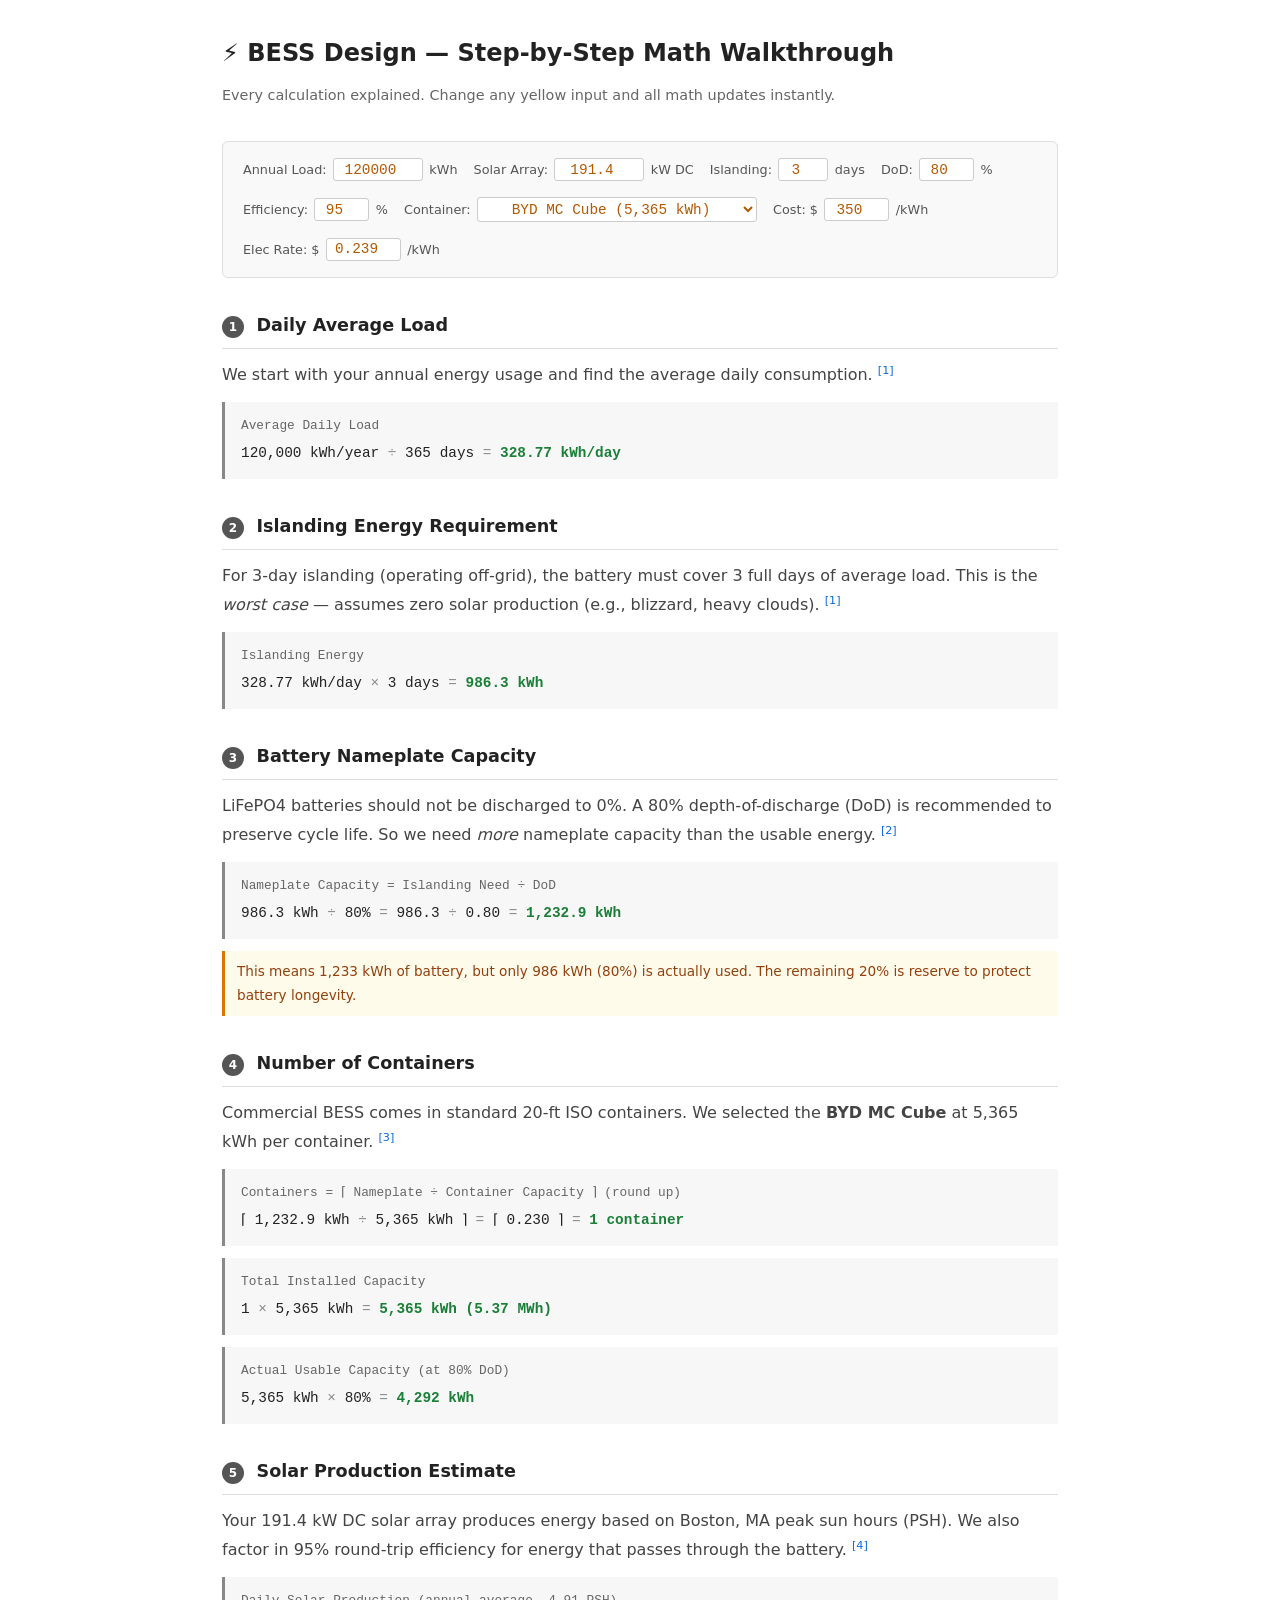
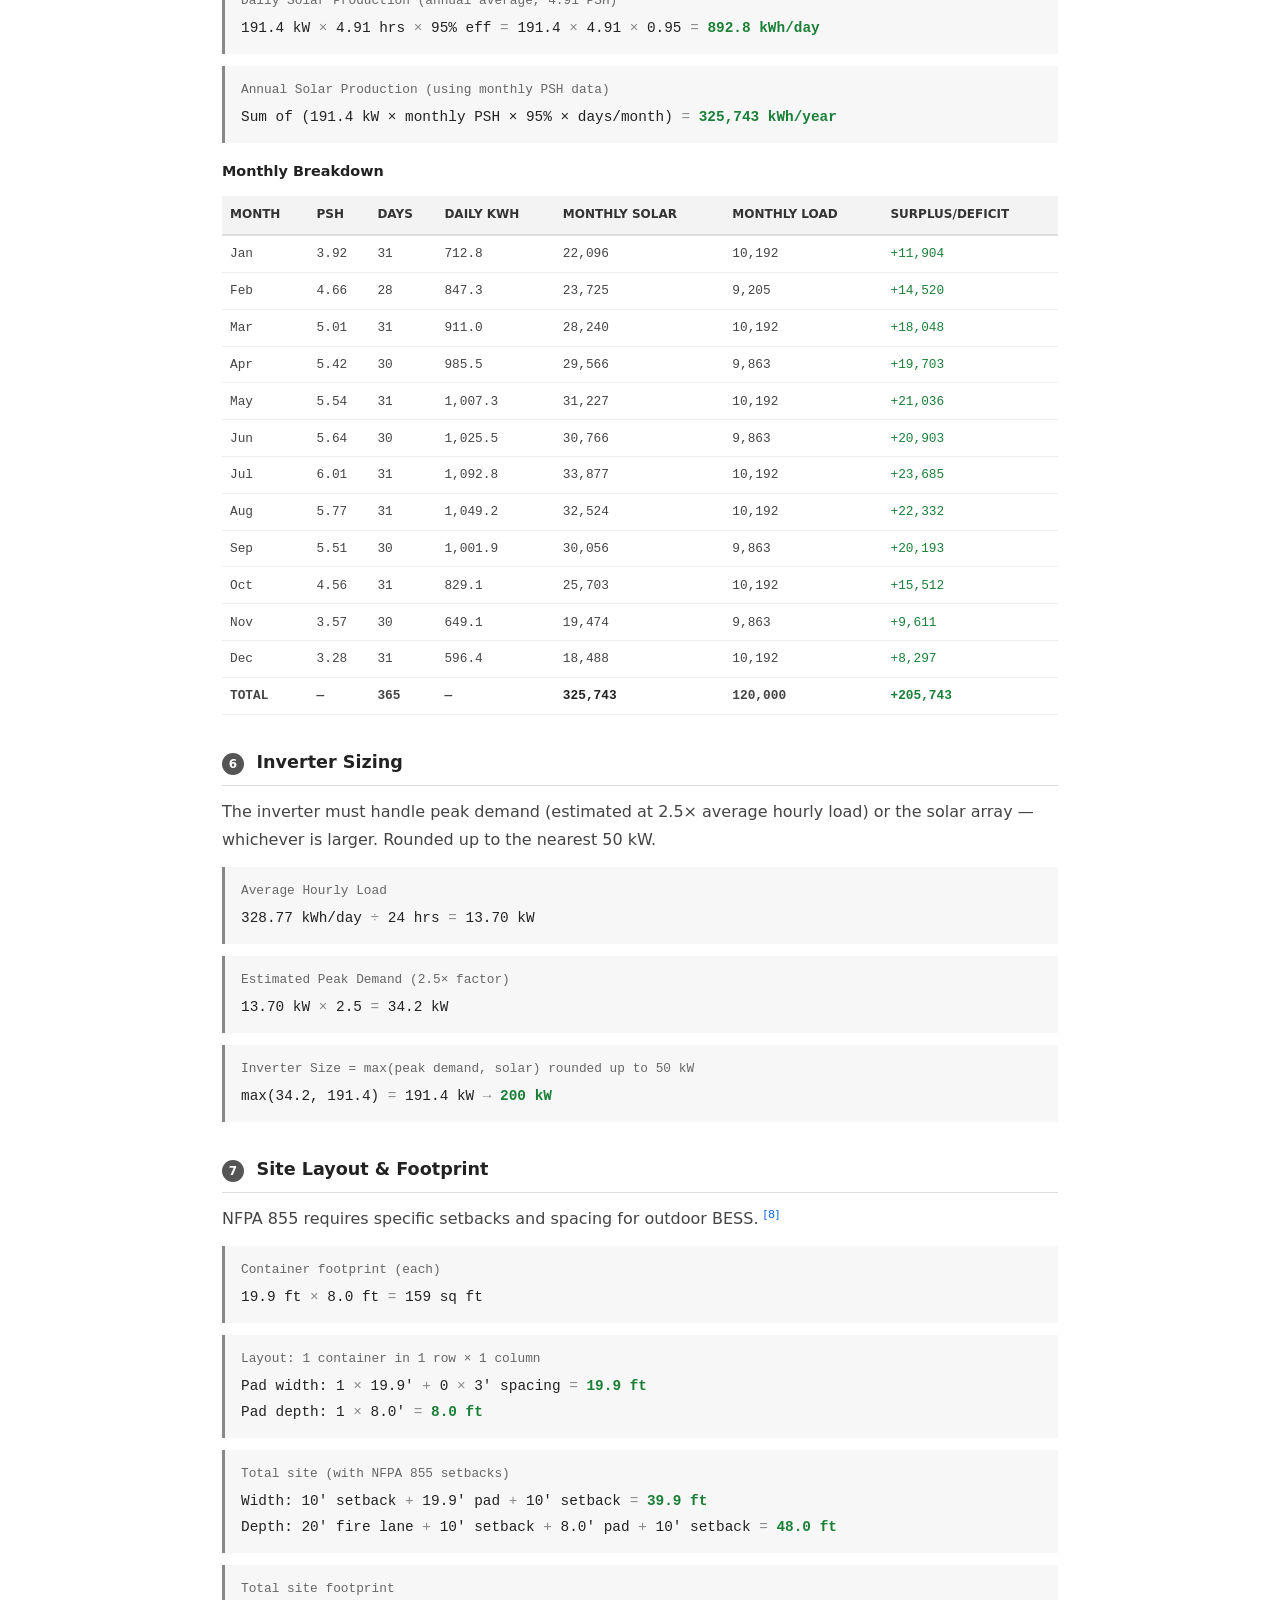
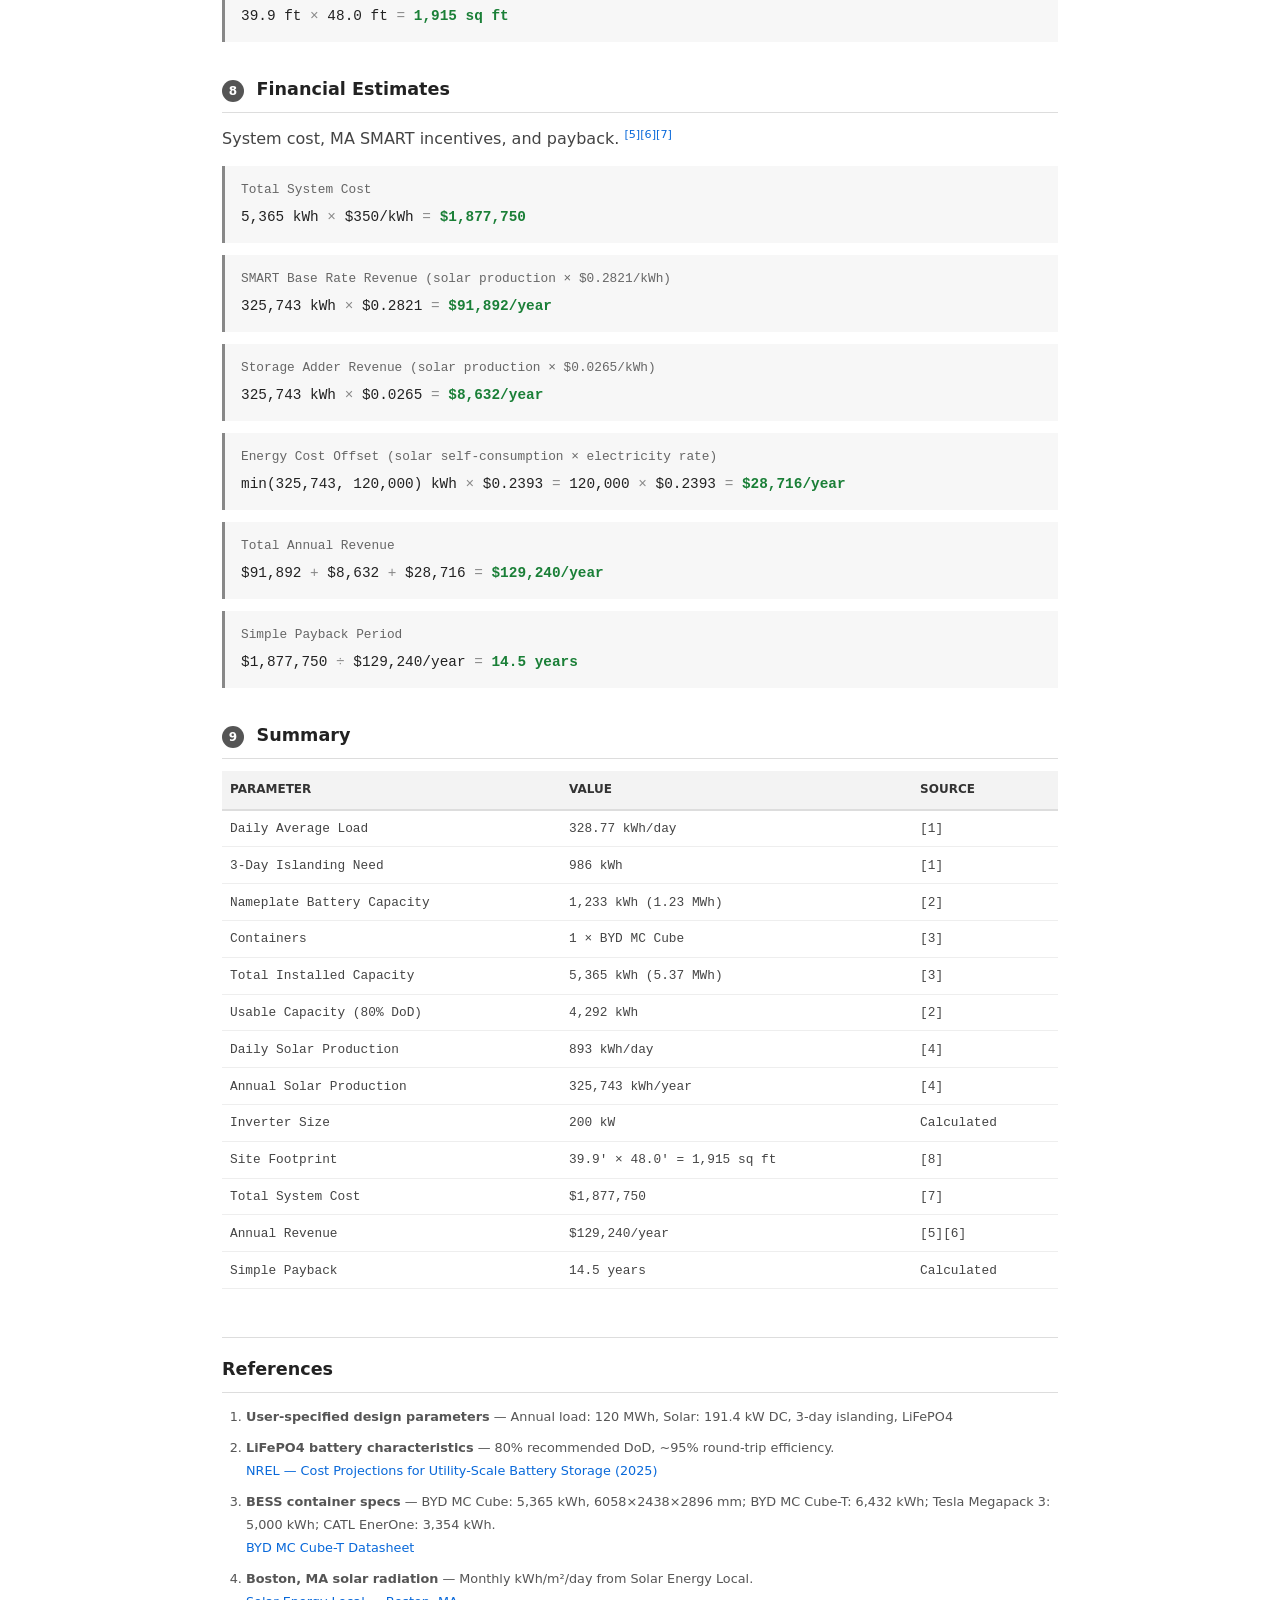
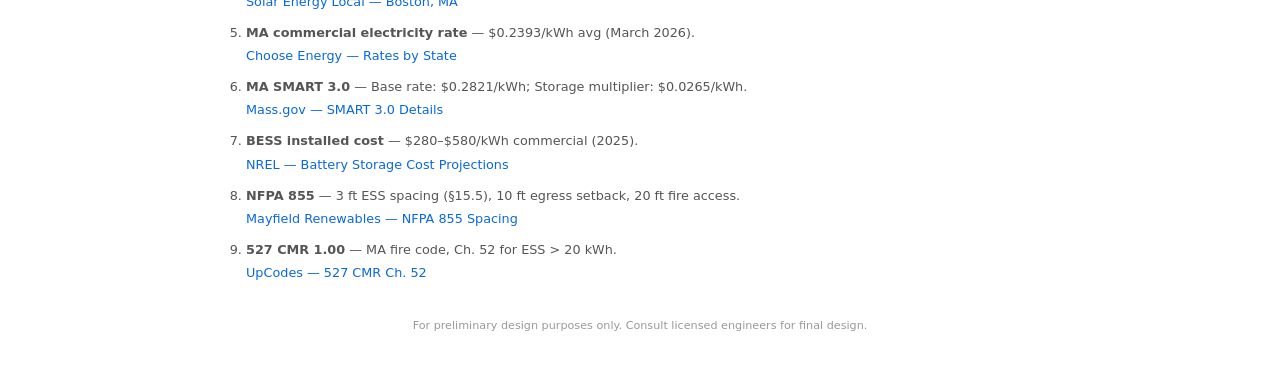
==== walkthrough.html @ 4c5a93f0 "Add interactive BESS design dashboard for MA SMART program Interactive dashboard for designing a hyb" ====
<!DOCTYPE html>
<html lang="en">
<head>
    <meta charset="UTF-8">
    <meta name="viewport" content="width=device-width, initial-scale=1.0">
    <title>BESS Design — Step-by-Step Walkthrough</title>
    <style>
        * { margin: 0; padding: 0; box-sizing: border-box; }
        body {
            font-family: 'Segoe UI', system-ui, sans-serif;
            background: #fff;
            color: #222;
            line-height: 1.8;
            padding: 2rem;
            max-width: 900px;
            margin: 0 auto;
        }
        h1 { font-size: 1.5rem; margin-bottom: 0.5rem; }
        h2 {
            font-size: 1.1rem;
            margin: 2rem 0 0.75rem;
            padding-bottom: 0.4rem;
            border-bottom: 1px solid #ddd;
        }
        h3 { font-size: 0.95rem; color: #555; margin-top: 1rem; }
        .subtitle { color: #666; font-size: 0.9rem; margin-bottom: 2rem; }
        p { margin-bottom: 0.75rem; color: #444; }
        .math {
            background: #f7f7f7;
            border-left: 3px solid #888;
            padding: 0.75rem 1rem;
            margin: 0.75rem 0;
            font-family: 'JetBrains Mono', 'Fira Code', monospace;
            font-size: 0.9rem;
            color: #222;
            overflow-x: auto;
        }
        .math .label { color: #666; font-size: 0.8rem; display: block; margin-bottom: 0.25rem; }
        .math .result { color: #1a7f37; font-weight: 700; }
        .math .op { color: #888; }
        .ref {
            font-size: 0.7rem;
            color: #0969da;
            vertical-align: super;
            cursor: help;
        }
        .input-inline {
            background: #fff;
            border: 1px solid #ccc;
            border-radius: 3px;
            padding: 0.15rem 0.5rem;
            color: #b35900;
            font-family: 'JetBrains Mono', monospace;
            font-size: 0.9rem;
            width: 90px;
            text-align: center;
        }
        .input-inline:focus { outline: none; border-color: #888; }
        select.input-inline { width: auto; }
        .inputs-bar {
            background: #f9f9f9;
            border: 1px solid #ddd;
            border-radius: 6px;
            padding: 1rem 1.25rem;
            margin-bottom: 2rem;
            display: flex;
            flex-wrap: wrap;
            gap: 1rem;
            align-items: center;
        }
        .inputs-bar label {
            font-size: 0.8rem;
            color: #555;
            display: flex;
            align-items: center;
            gap: 0.4rem;
        }
        .step-num {
            display: inline-block;
            background: #555;
            color: #fff;
            font-weight: 700;
            font-size: 0.75rem;
            width: 22px; height: 22px;
            line-height: 22px;
            text-align: center;
            border-radius: 50%;
            margin-right: 0.4rem;
        }
        .note {
            background: #fffbeb;
            border-left: 3px solid #d97706;
            padding: 0.5rem 0.75rem;
            margin: 0.5rem 0;
            font-size: 0.85rem;
            color: #92400e;
        }
        table {
            width: 100%;
            border-collapse: collapse;
            margin: 0.75rem 0;
            font-size: 0.85rem;
        }
        th {
            background: #f3f3f3;
            color: #333;
            padding: 0.5rem;
            text-align: left;
            border-bottom: 2px solid #ddd;
            font-size: 0.75rem;
            text-transform: uppercase;
        }
        td {
            padding: 0.4rem 0.5rem;
            border-bottom: 1px solid #eee;
            color: #444;
            font-family: 'JetBrains Mono', monospace;
            font-size: 0.8rem;
        }
        td.pos { color: #1a7f37; }
        td.neg { color: #cf222e; }
        .refs {
            margin-top: 3rem;
            padding-top: 1rem;
            border-top: 1px solid #ddd;
        }
        .refs h2 { margin-top: 0; }
        .refs ol { padding-left: 1.5rem; }
        .refs li { font-size: 0.8rem; color: #555; margin-bottom: 0.5rem; }
        .refs a { color: #0969da; text-decoration: none; }
        .refs a:hover { text-decoration: underline; }
        footer { text-align: center; color: #999; font-size: 0.7rem; margin-top: 2rem; }
    </style>
</head>
<body>

<h1>&#9889; BESS Design — Step-by-Step Math Walkthrough</h1>
<p class="subtitle">Every calculation explained. Change any yellow input and all math updates instantly.</p>

<div class="inputs-bar">
    <label>Annual Load: <input type="number" class="input-inline" id="inLoad" value="120000" min="1000" step="1000"> kWh</label>
    <label>Solar Array: <input type="number" class="input-inline" id="inSolar" value="191.4" min="1" step="0.1"> kW DC</label>
    <label>Islanding: <input type="number" class="input-inline" id="inDays" value="3" min="1" max="14" style="width:50px"> days</label>
    <label>DoD: <input type="number" class="input-inline" id="inDoD" value="80" min="50" max="100" style="width:55px">%</label>
    <label>Efficiency: <input type="number" class="input-inline" id="inRTE" value="95" min="70" max="99" style="width:55px">%</label>
    <label>Container:
        <select class="input-inline" id="inContainer">
            <option value="5365">BYD MC Cube (5,365 kWh)</option>
            <option value="6432">BYD MC Cube-T (6,432 kWh)</option>
            <option value="5000">Tesla Megapack 3 (5,000 kWh)</option>
            <option value="3354">CATL EnerOne (3,354 kWh)</option>
        </select>
    </label>
    <label>Cost: $<input type="number" class="input-inline" id="inCost" value="350" min="50" step="10" style="width:65px">/kWh</label>
    <label>Elec Rate: $<input type="number" class="input-inline" id="inElec" value="0.2393" min="0.01" step="0.01" style="width:75px">/kWh</label>
</div>

<div id="walkthrough"></div>

<div class="refs">
    <h2>References</h2>
    <ol>
        <li><strong>User-specified design parameters</strong> — Annual load: 120 MWh, Solar: 191.4 kW DC, 3-day islanding, LiFePO4</li>
        <li><strong>LiFePO4 battery characteristics</strong> — 80% recommended DoD, ~95% round-trip efficiency.
            <br><a href="https://www.nrel.gov/docs/fy25osti/93281.pdf" target="_blank">NREL — Cost Projections for Utility-Scale Battery Storage (2025)</a></li>
        <li><strong>BESS container specs</strong> — BYD MC Cube: 5,365 kWh, 6058×2438×2896 mm; BYD MC Cube-T: 6,432 kWh; Tesla Megapack 3: 5,000 kWh; CATL EnerOne: 3,354 kWh.
            <br><a href="https://www.bydenergy.com/en/productDetails/Utility-Scale/MC_Cube-T_BESS" target="_blank">BYD MC Cube-T Datasheet</a></li>
        <li><strong>Boston, MA solar radiation</strong> — Monthly kWh/m²/day from Solar Energy Local.
            <br><a href="https://www.solarenergylocal.com/states/massachusetts/boston/" target="_blank">Solar Energy Local — Boston, MA</a></li>
        <li><strong>MA commercial electricity rate</strong> — $0.2393/kWh avg (March 2026).
            <br><a href="https://www.chooseenergy.com/electricity-rates-by-state/" target="_blank">Choose Energy — Rates by State</a></li>
        <li><strong>MA SMART 3.0</strong> — Base rate: $0.2821/kWh; Storage multiplier: $0.0265/kWh.
            <br><a href="https://www.mass.gov/info-details/smart-30-program-details" target="_blank">Mass.gov — SMART 3.0 Details</a></li>
        <li><strong>BESS installed cost</strong> — $280–$580/kWh commercial (2025).
            <br><a href="https://www.nrel.gov/docs/fy25osti/93281.pdf" target="_blank">NREL — Battery Storage Cost Projections</a></li>
        <li><strong>NFPA 855</strong> — 3 ft ESS spacing (§15.5), 10 ft egress setback, 20 ft fire access.
            <br><a href="https://www.mayfield.energy/technical-articles/code-corner-nfpa-855-ess-unit-spacing-limitations/" target="_blank">Mayfield Renewables — NFPA 855 Spacing</a></li>
        <li><strong>527 CMR 1.00</strong> — MA fire code, Ch. 52 for ESS &gt; 20 kWh.
            <br><a href="https://up.codes/viewer/massachusetts/nfpa-1-2015/chapter/52/stationary-storage-battery-systems" target="_blank">UpCodes — 527 CMR Ch. 52</a></li>
    </ol>
</div>

<footer>For preliminary design purposes only. Consult licensed engineers for final design.</footer>

<script>
// Monthly solar data for Boston, MA [Ref 4]
const SOLAR = {
    labels: ['Jan','Feb','Mar','Apr','May','Jun','Jul','Aug','Sep','Oct','Nov','Dec'],
    radiation: [3.92, 4.66, 5.01, 5.42, 5.54, 5.64, 6.01, 5.77, 5.51, 4.56, 3.57, 3.28],
    days: [31, 28, 31, 30, 31, 30, 31, 31, 30, 31, 30, 31]
};

const CONTAINERS = {
    5365: { name:'BYD MC Cube', kWh:5365, lM:6.06, wM:2.44 },
    6432: { name:'BYD MC Cube-T', kWh:6432, lM:6.06, wM:2.44 },
    5000: { name:'Tesla Megapack 3', kWh:5000, lM:6.06, wM:2.44 },
    3354: { name:'CATL EnerOne', kWh:3354, lM:6.06, wM:2.44 }
};

const M2FT = 3.28084;
const f = (n, d=0) => Number(n).toLocaleString('en-US',{minimumFractionDigits:d,maximumFractionDigits:d});

function render() {
    const load = parseFloat(document.getElementById('inLoad').value) || 120000;
    const solar = parseFloat(document.getElementById('inSolar').value) || 191.4;
    const days = parseInt(document.getElementById('inDays').value) || 3;
    const dod = parseInt(document.getElementById('inDoD').value) || 80;
    const rte = parseInt(document.getElementById('inRTE').value) || 95;
    const cKey = document.getElementById('inContainer').value;
    const cost = parseFloat(document.getElementById('inCost').value) || 350;
    const elec = parseFloat(document.getElementById('inElec').value) || 0.2393;

    const c = CONTAINERS[cKey];

    // Calculations
    const dailyLoad = load / 365;
    const islandingNeed = dailyLoad * days;
    const nameplate = islandingNeed / (dod / 100);
    const containers = Math.ceil(nameplate / c.kWh);
    const totalCap = containers * c.kWh;
    const usable = totalCap * (dod / 100);
    const avgPSH = 4.91;
    const dailySolar = solar * avgPSH * (rte / 100);
    const annualSolar = SOLAR.radiation.reduce((sum, rad, i) => sum + solar * rad * (rte/100) * SOLAR.days[i], 0);
    const peakLoad = (dailyLoad / 24) * 2.5;
    const inverter = Math.ceil(Math.max(peakLoad, solar) / 50) * 50;
    const totalCost = totalCap * cost;
    const smartBase = annualSolar * 0.2821;
    const smartAdder = annualSolar * 0.0265;
    const selfConsumed = Math.min(annualSolar, load);
    const costOffset = selfConsumed * elec;
    const totalRevenue = smartBase + smartAdder + costOffset;
    const payback = totalCost / totalRevenue;

    // Site layout
    const cLft = c.lM * M2FT;
    const cWft = c.wM * M2FT;
    const rows = containers <= 3 ? 1 : 2;
    const cols = containers <= 3 ? containers : Math.ceil(containers / 2);
    const padW = cols * cLft + (cols-1) * 3;
    const padD = rows * cWft + (rows > 1 ? 3 : 0);
    const totalW = 10 + padW + 10;
    const totalD = 20 + 10 + padD + 10;

    // Monthly table
    let monthRows = '';
    SOLAR.labels.forEach((m, i) => {
        const mSolar = solar * SOLAR.radiation[i] * (rte/100) * SOLAR.days[i];
        const mLoad = dailyLoad * SOLAR.days[i];
        const surplus = mSolar - mLoad;
        const cls = surplus >= 0 ? 'pos' : 'neg';
        monthRows += `<tr>
            <td>${m}</td>
            <td>${SOLAR.radiation[i]}</td>
            <td>${SOLAR.days[i]}</td>
            <td>${f(solar * SOLAR.radiation[i] * (rte/100), 1)}</td>
            <td>${f(mSolar, 0)}</td>
            <td>${f(mLoad, 0)}</td>
            <td class="${cls}">${surplus >= 0 ? '+' : ''}${f(surplus, 0)}</td>
        </tr>`;
    });

    document.getElementById('walkthrough').innerHTML = `

<h2><span class="step-num">1</span> Daily Average Load</h2>
<p>We start with your annual energy usage and find the average daily consumption. <sup class="ref">[1]</sup></p>
<div class="math">
    <span class="label">Average Daily Load</span>
    ${f(load, 0)} kWh/year <span class="op">÷</span> 365 days <span class="op">=</span> <span class="result">${f(dailyLoad, 2)} kWh/day</span>
</div>

<h2><span class="step-num">2</span> Islanding Energy Requirement</h2>
<p>For ${days}-day islanding (operating off-grid), the battery must cover ${days} full days of average load. This is the <em>worst case</em> — assumes zero solar production (e.g., blizzard, heavy clouds). <sup class="ref">[1]</sup></p>
<div class="math">
    <span class="label">Islanding Energy</span>
    ${f(dailyLoad, 2)} kWh/day <span class="op">×</span> ${days} days <span class="op">=</span> <span class="result">${f(islandingNeed, 1)} kWh</span>
</div>

<h2><span class="step-num">3</span> Battery Nameplate Capacity</h2>
<p>LiFePO4 batteries should not be discharged to 0%. A ${dod}% depth-of-discharge (DoD) is recommended to preserve cycle life. So we need <em>more</em> nameplate capacity than the usable energy. <sup class="ref">[2]</sup></p>
<div class="math">
    <span class="label">Nameplate Capacity = Islanding Need ÷ DoD</span>
    ${f(islandingNeed, 1)} kWh <span class="op">÷</span> ${dod}% <span class="op">=</span> ${f(islandingNeed, 1)} <span class="op">÷</span> ${(dod/100).toFixed(2)} <span class="op">=</span> <span class="result">${f(nameplate, 1)} kWh</span>
</div>
<div class="note">This means ${f(nameplate, 0)} kWh of battery, but only ${f(islandingNeed, 0)} kWh (${dod}%) is actually used. The remaining ${100-dod}% is reserve to protect battery longevity.</div>

<h2><span class="step-num">4</span> Number of Containers</h2>
<p>Commercial BESS comes in standard 20-ft ISO containers. We selected the <strong>${c.name}</strong> at ${f(c.kWh, 0)} kWh per container. <sup class="ref">[3]</sup></p>
<div class="math">
    <span class="label">Containers = ⌈ Nameplate ÷ Container Capacity ⌉ (round up)</span>
    ⌈ ${f(nameplate, 1)} kWh <span class="op">÷</span> ${f(c.kWh, 0)} kWh ⌉ <span class="op">=</span> ⌈ ${(nameplate / c.kWh).toFixed(3)} ⌉ <span class="op">=</span> <span class="result">${containers} container${containers !== 1 ? 's' : ''}</span>
</div>
<div class="math">
    <span class="label">Total Installed Capacity</span>
    ${containers} <span class="op">×</span> ${f(c.kWh, 0)} kWh <span class="op">=</span> <span class="result">${f(totalCap, 0)} kWh (${f(totalCap/1000, 2)} MWh)</span>
</div>
<div class="math">
    <span class="label">Actual Usable Capacity (at ${dod}% DoD)</span>
    ${f(totalCap, 0)} kWh <span class="op">×</span> ${dod}% <span class="op">=</span> <span class="result">${f(usable, 0)} kWh</span>
</div>

<h2><span class="step-num">5</span> Solar Production Estimate</h2>
<p>Your ${f(solar, 1)} kW DC solar array produces energy based on Boston, MA peak sun hours (PSH). We also factor in ${rte}% round-trip efficiency for energy that passes through the battery. <sup class="ref">[4]</sup></p>
<div class="math">
    <span class="label">Daily Solar Production (annual average, ${avgPSH} PSH)</span>
    ${f(solar, 1)} kW <span class="op">×</span> ${avgPSH} hrs <span class="op">×</span> ${rte}% eff <span class="op">=</span> ${f(solar, 1)} <span class="op">×</span> ${avgPSH} <span class="op">×</span> ${(rte/100).toFixed(2)} <span class="op">=</span> <span class="result">${f(dailySolar, 1)} kWh/day</span>
</div>
<div class="math">
    <span class="label">Annual Solar Production (using monthly PSH data)</span>
    Sum of (${f(solar, 1)} kW × monthly PSH × ${rte}% × days/month) <span class="op">=</span> <span class="result">${f(annualSolar, 0)} kWh/year</span>
</div>

<h3 style="color:var(--text2); font-size:0.9rem; margin-top:1rem;">Monthly Breakdown</h3>
<table>
    <tr><th>Month</th><th>PSH</th><th>Days</th><th>Daily kWh</th><th>Monthly Solar</th><th>Monthly Load</th><th>Surplus/Deficit</th></tr>
    ${monthRows}
    <tr style="border-top:2px solid var(--border); font-weight:700;">
        <td>TOTAL</td><td>—</td><td>365</td><td>—</td>
        <td style="color:var(--amber)">${f(annualSolar, 0)}</td>
        <td>${f(load, 0)}</td>
        <td class="${annualSolar - load >= 0 ? 'pos' : 'neg'}">${annualSolar - load >= 0 ? '+' : ''}${f(annualSolar - load, 0)}</td>
    </tr>
</table>

<h2><span class="step-num">6</span> Inverter Sizing</h2>
<p>The inverter must handle peak demand (estimated at 2.5× average hourly load) or the solar array — whichever is larger. Rounded up to the nearest 50 kW.</p>
<div class="math">
    <span class="label">Average Hourly Load</span>
    ${f(dailyLoad, 2)} kWh/day <span class="op">÷</span> 24 hrs <span class="op">=</span> ${f(dailyLoad/24, 2)} kW
</div>
<div class="math">
    <span class="label">Estimated Peak Demand (2.5× factor)</span>
    ${f(dailyLoad/24, 2)} kW <span class="op">×</span> 2.5 <span class="op">=</span> ${f(peakLoad, 1)} kW
</div>
<div class="math">
    <span class="label">Inverter Size = max(peak demand, solar) rounded up to 50 kW</span>
    max(${f(peakLoad, 1)}, ${f(solar, 1)}) <span class="op">=</span> ${f(Math.max(peakLoad, solar), 1)} kW <span class="op">→</span> <span class="result">${f(inverter, 0)} kW</span>
</div>

<h2><span class="step-num">7</span> Site Layout & Footprint</h2>
<p>NFPA 855 requires specific setbacks and spacing for outdoor BESS. <sup class="ref">[8]</sup></p>
<div class="math">
    <span class="label">Container footprint (each)</span>
    ${f(cLft, 1)} ft <span class="op">×</span> ${f(cWft, 1)} ft <span class="op">=</span> ${f(cLft * cWft, 0)} sq ft
</div>
<div class="math">
    <span class="label">Layout: ${containers} container${containers!==1?'s':''} in ${rows} row${rows!==1?'s':''} × ${cols} column${cols!==1?'s':''}</span>
    Pad width: ${cols} <span class="op">×</span> ${f(cLft,1)}' <span class="op">+</span> ${cols-1} <span class="op">×</span> 3' spacing <span class="op">=</span> <span class="result">${f(padW, 1)} ft</span>
    <br>Pad depth: ${rows} <span class="op">×</span> ${f(cWft,1)}' ${rows > 1 ? `<span class="op">+</span> 3' spacing` : ''} <span class="op">=</span> <span class="result">${f(padD, 1)} ft</span>
</div>
<div class="math">
    <span class="label">Total site (with NFPA 855 setbacks)</span>
    Width: 10' setback <span class="op">+</span> ${f(padW, 1)}' pad <span class="op">+</span> 10' setback <span class="op">=</span> <span class="result">${f(totalW, 1)} ft</span>
    <br>Depth: 20' fire lane <span class="op">+</span> 10' setback <span class="op">+</span> ${f(padD, 1)}' pad <span class="op">+</span> 10' setback <span class="op">=</span> <span class="result">${f(totalD, 1)} ft</span>
</div>
<div class="math">
    <span class="label">Total site footprint</span>
    ${f(totalW, 1)} ft <span class="op">×</span> ${f(totalD, 1)} ft <span class="op">=</span> <span class="result">${f(totalW * totalD, 0)} sq ft</span>
</div>

<h2><span class="step-num">8</span> Financial Estimates</h2>
<p>System cost, MA SMART incentives, and payback. <sup class="ref">[5][6][7]</sup></p>
<div class="math">
    <span class="label">Total System Cost</span>
    ${f(totalCap, 0)} kWh <span class="op">×</span> $${f(cost, 0)}/kWh <span class="op">=</span> <span class="result">$${f(totalCost, 0)}</span>
</div>
<div class="math">
    <span class="label">SMART Base Rate Revenue (solar production × $0.2821/kWh)</span>
    ${f(annualSolar, 0)} kWh <span class="op">×</span> $0.2821 <span class="op">=</span> <span class="result">$${f(smartBase, 0)}/year</span>
</div>
<div class="math">
    <span class="label">Storage Adder Revenue (solar production × $0.0265/kWh)</span>
    ${f(annualSolar, 0)} kWh <span class="op">×</span> $0.0265 <span class="op">=</span> <span class="result">$${f(smartAdder, 0)}/year</span>
</div>
<div class="math">
    <span class="label">Energy Cost Offset (solar self-consumption × electricity rate)</span>
    min(${f(annualSolar, 0)}, ${f(load, 0)}) kWh <span class="op">×</span> $${elec.toFixed(4)} <span class="op">=</span> ${f(selfConsumed, 0)} <span class="op">×</span> $${elec.toFixed(4)} <span class="op">=</span> <span class="result">$${f(costOffset, 0)}/year</span>
</div>
<div class="math">
    <span class="label">Total Annual Revenue</span>
    $${f(smartBase, 0)} <span class="op">+</span> $${f(smartAdder, 0)} <span class="op">+</span> $${f(costOffset, 0)} <span class="op">=</span> <span class="result">$${f(totalRevenue, 0)}/year</span>
</div>
<div class="math">
    <span class="label">Simple Payback Period</span>
    $${f(totalCost, 0)} <span class="op">÷</span> $${f(totalRevenue, 0)}/year <span class="op">=</span> <span class="result">${f(payback, 1)} years</span>
</div>

<h2><span class="step-num">9</span> Summary</h2>
<table>
    <tr><th>Parameter</th><th>Value</th><th>Source</th></tr>
    <tr><td>Daily Average Load</td><td>${f(dailyLoad, 2)} kWh/day</td><td>[1]</td></tr>
    <tr><td>${days}-Day Islanding Need</td><td>${f(islandingNeed, 0)} kWh</td><td>[1]</td></tr>
    <tr><td>Nameplate Battery Capacity</td><td>${f(nameplate, 0)} kWh (${f(nameplate/1000, 2)} MWh)</td><td>[2]</td></tr>
    <tr><td>Containers</td><td>${containers} × ${c.name}</td><td>[3]</td></tr>
    <tr><td>Total Installed Capacity</td><td>${f(totalCap, 0)} kWh (${f(totalCap/1000, 2)} MWh)</td><td>[3]</td></tr>
    <tr><td>Usable Capacity (${dod}% DoD)</td><td>${f(usable, 0)} kWh</td><td>[2]</td></tr>
    <tr><td>Daily Solar Production</td><td>${f(dailySolar, 0)} kWh/day</td><td>[4]</td></tr>
    <tr><td>Annual Solar Production</td><td>${f(annualSolar, 0)} kWh/year</td><td>[4]</td></tr>
    <tr><td>Inverter Size</td><td>${f(inverter, 0)} kW</td><td>Calculated</td></tr>
    <tr><td>Site Footprint</td><td>${f(totalW, 1)}' × ${f(totalD, 1)}' = ${f(totalW * totalD, 0)} sq ft</td><td>[8]</td></tr>
    <tr><td>Total System Cost</td><td>$${f(totalCost, 0)}</td><td>[7]</td></tr>
    <tr><td>Annual Revenue</td><td>$${f(totalRevenue, 0)}/year</td><td>[5][6]</td></tr>
    <tr><td>Simple Payback</td><td>${f(payback, 1)} years</td><td>Calculated</td></tr>
</table>
`;
}

// Attach listeners
document.querySelectorAll('.input-inline').forEach(el => {
    el.addEventListener('input', render);
    el.addEventListener('change', render);
});

render();
</script>
</body>
</html>
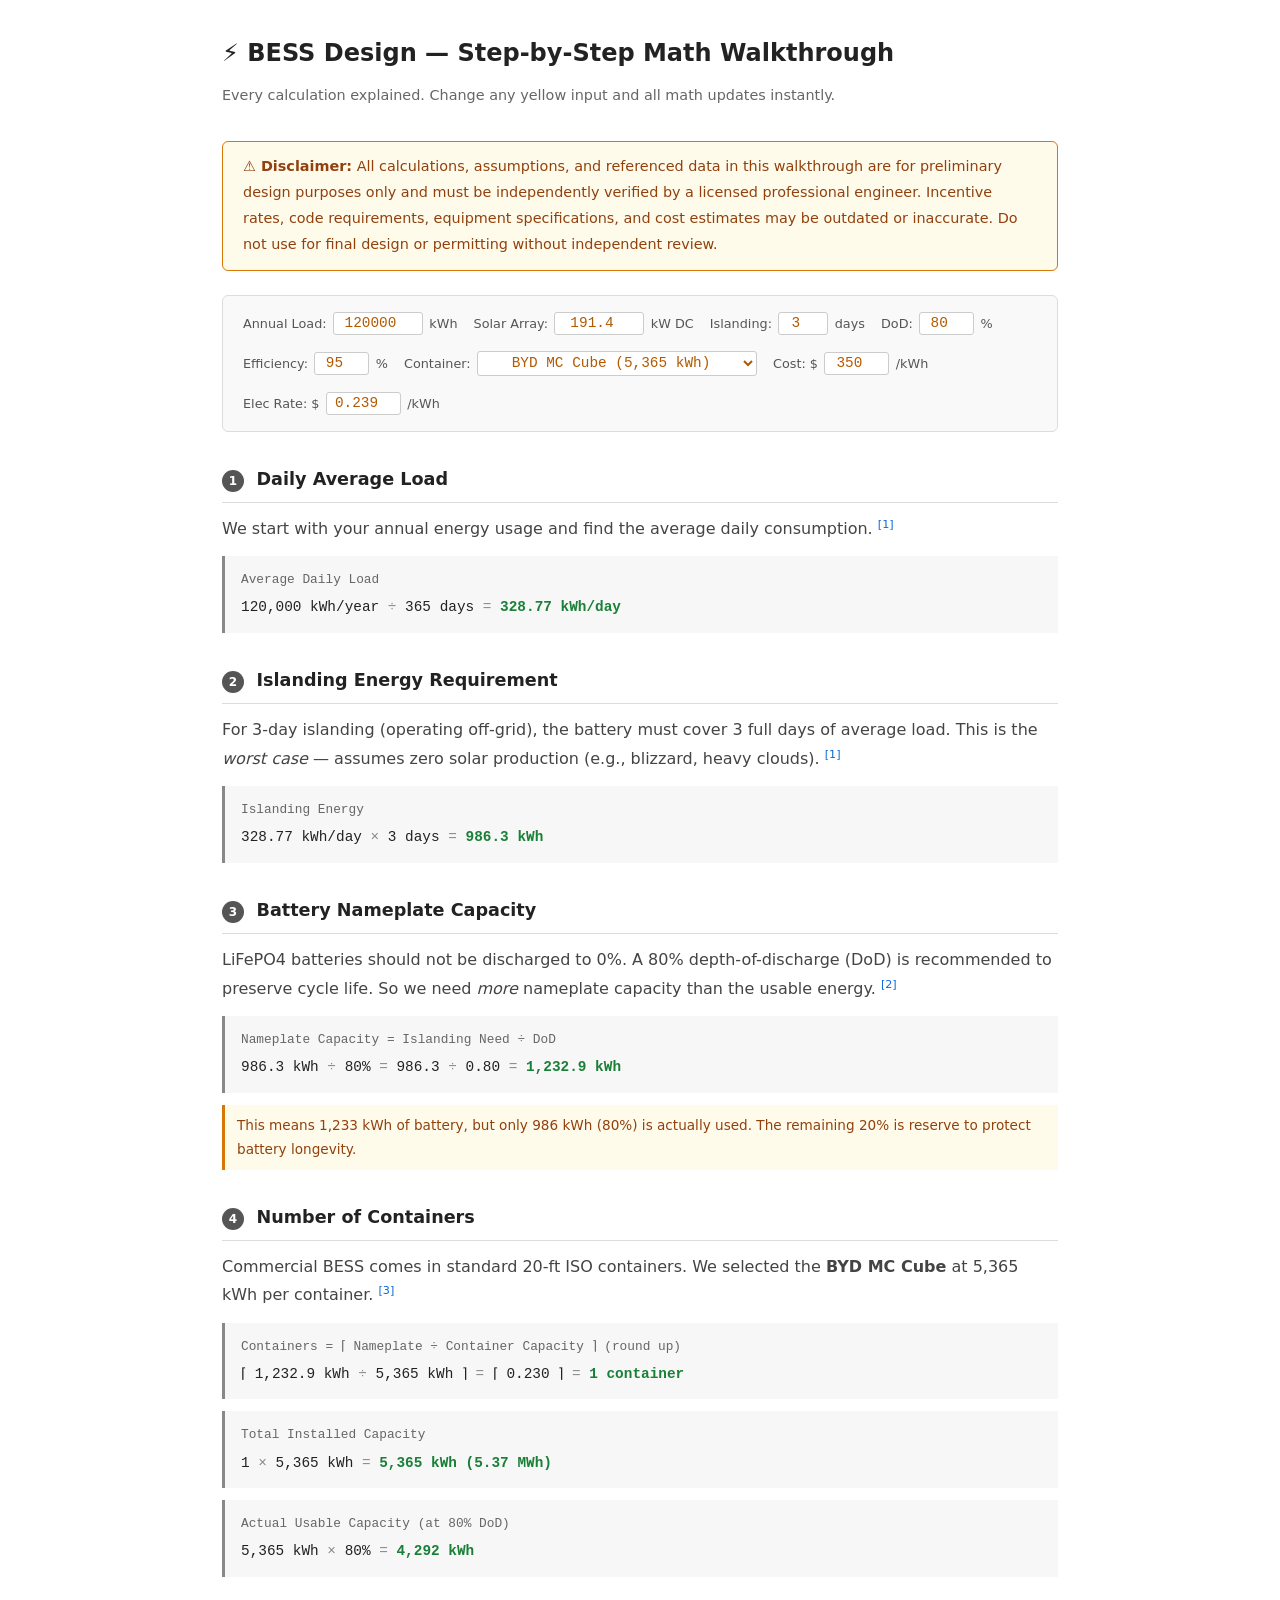
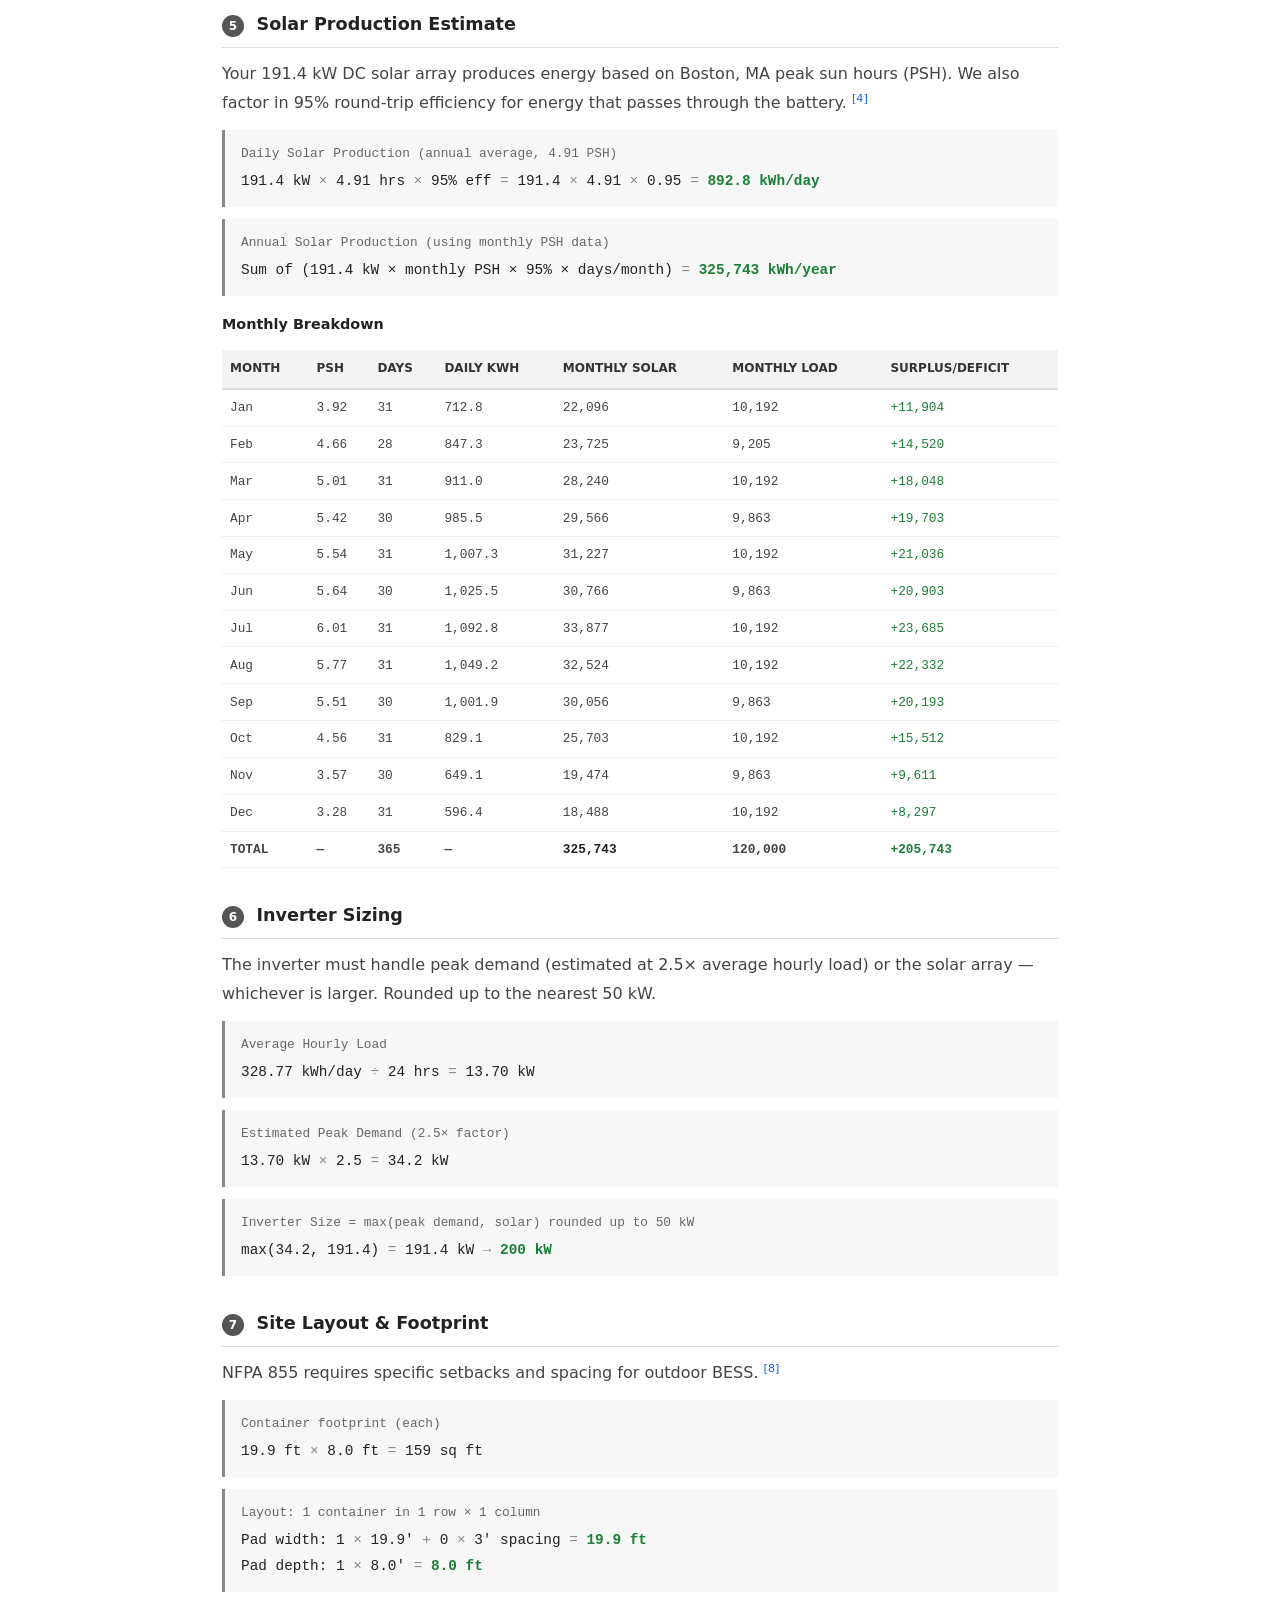
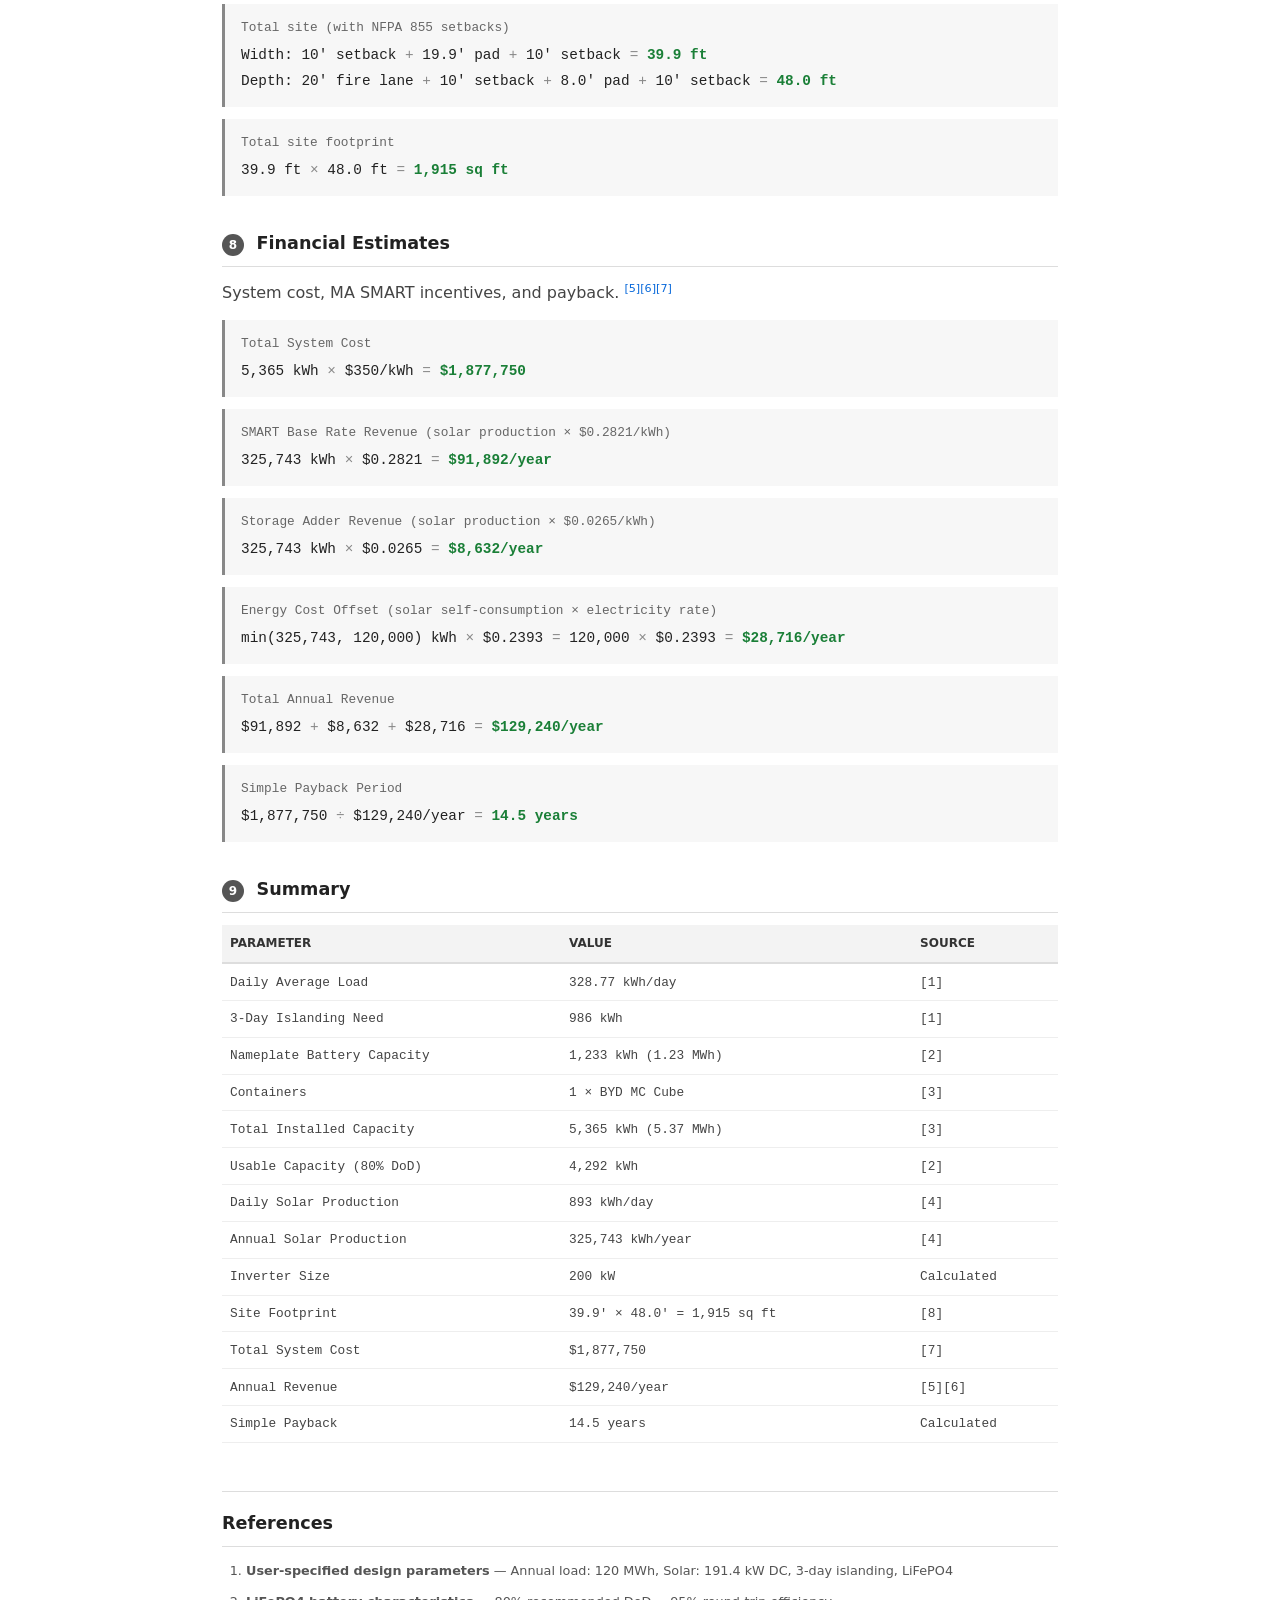
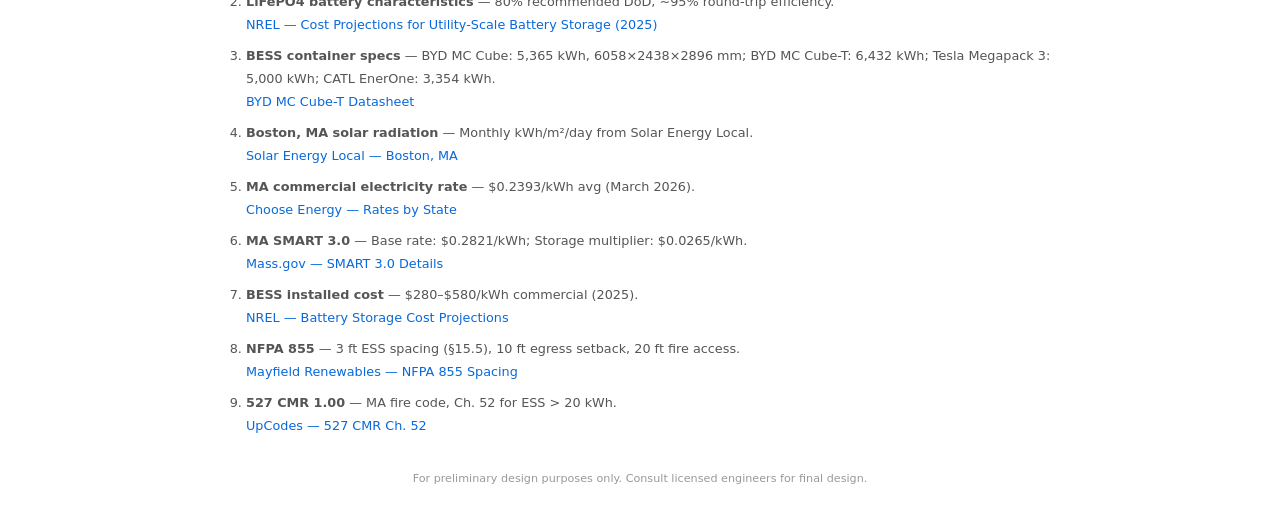
==== commit f383b963: "Add disclaimer banner to both pages Warning that all calculations, assumptions, and references need " ====
--- a/walkthrough.html
+++ b/walkthrough.html
@@ -136,6 +136,10 @@
 
 <h1>&#9889; BESS Design — Step-by-Step Math Walkthrough</h1>
 <p class="subtitle">Every calculation explained. Change any yellow input and all math updates instantly.</p>
+
+<div style="background:#fffbeb; border:1px solid #d97706; border-radius:6px; padding:0.75rem 1.25rem; margin-bottom:1.5rem; font-size:0.9rem; color:#92400e;">
+    <strong>&#9888; Disclaimer:</strong> All calculations, assumptions, and referenced data in this walkthrough are for preliminary design purposes only and must be independently verified by a licensed professional engineer. Incentive rates, code requirements, equipment specifications, and cost estimates may be outdated or inaccurate. Do not use for final design or permitting without independent review.
+</div>
 
 <div class="inputs-bar">
     <label>Annual Load: <input type="number" class="input-inline" id="inLoad" value="120000" min="1000" step="1000"> kWh</label>
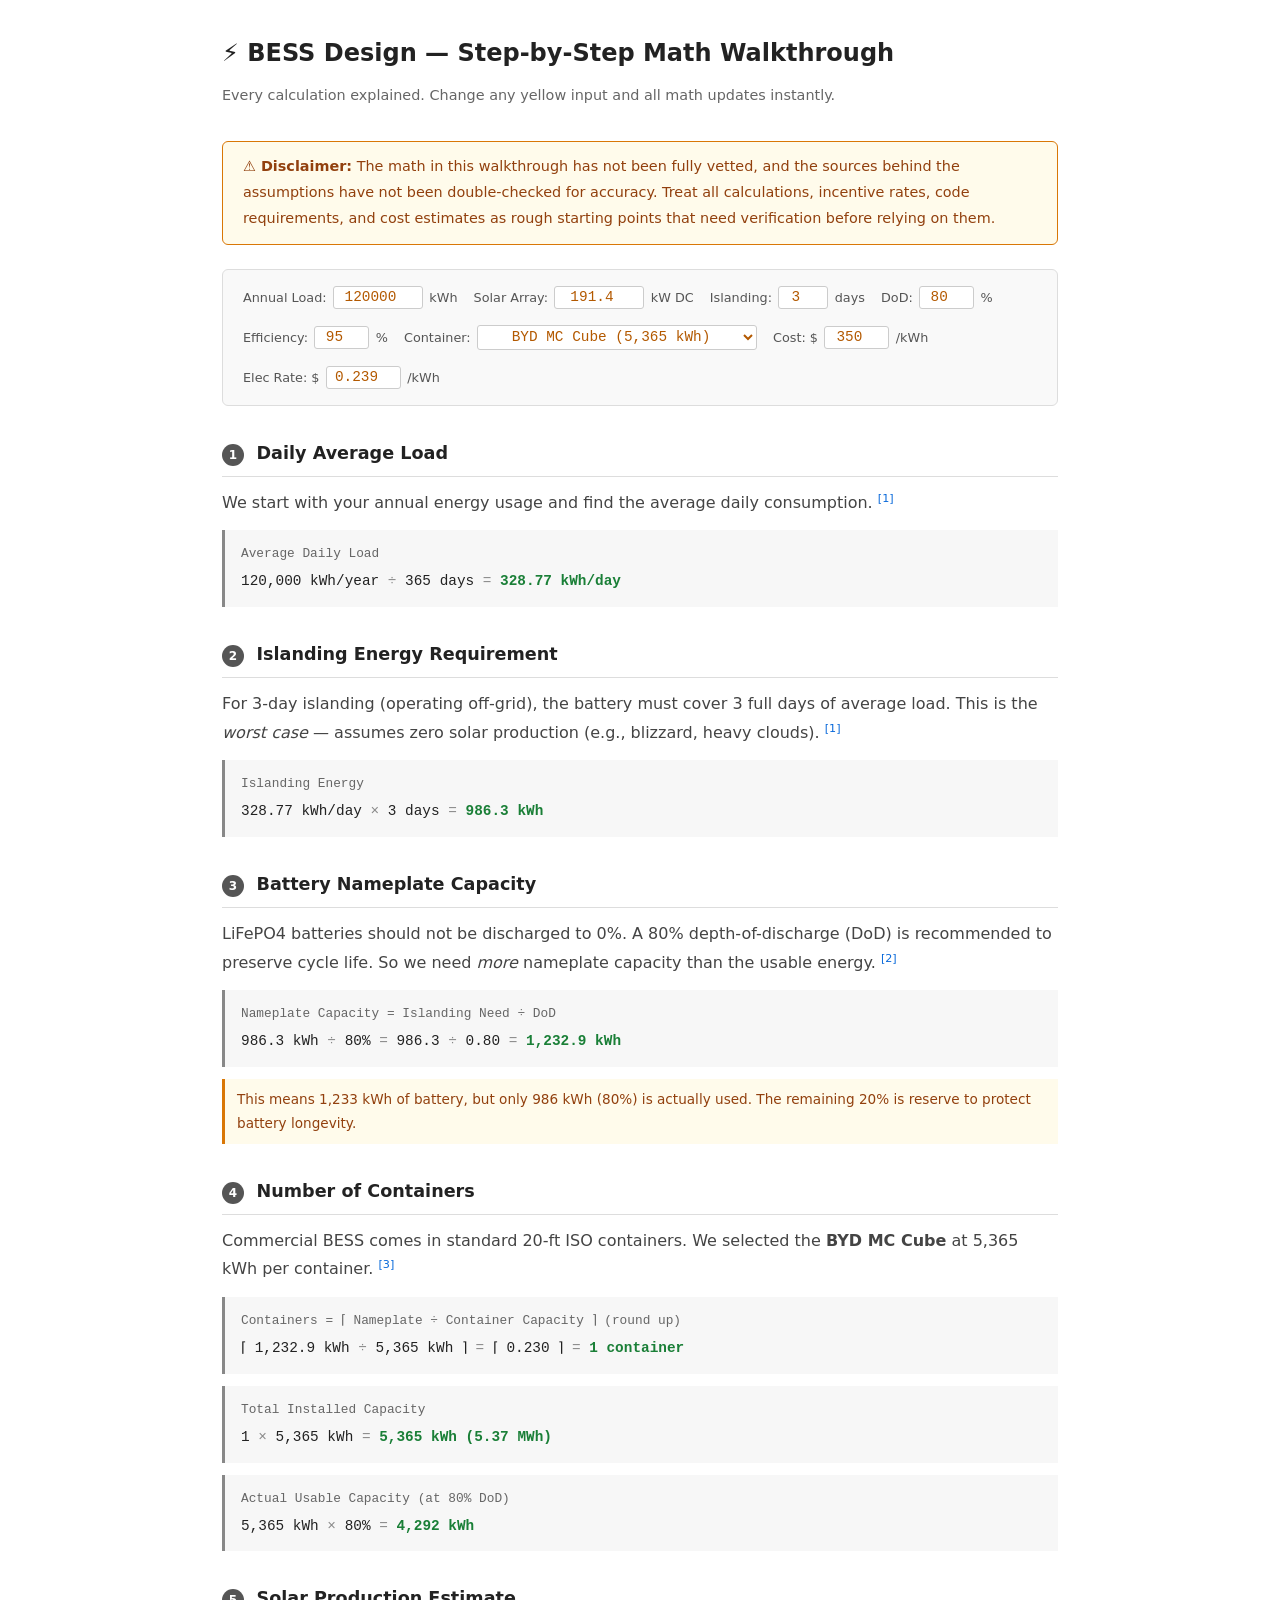
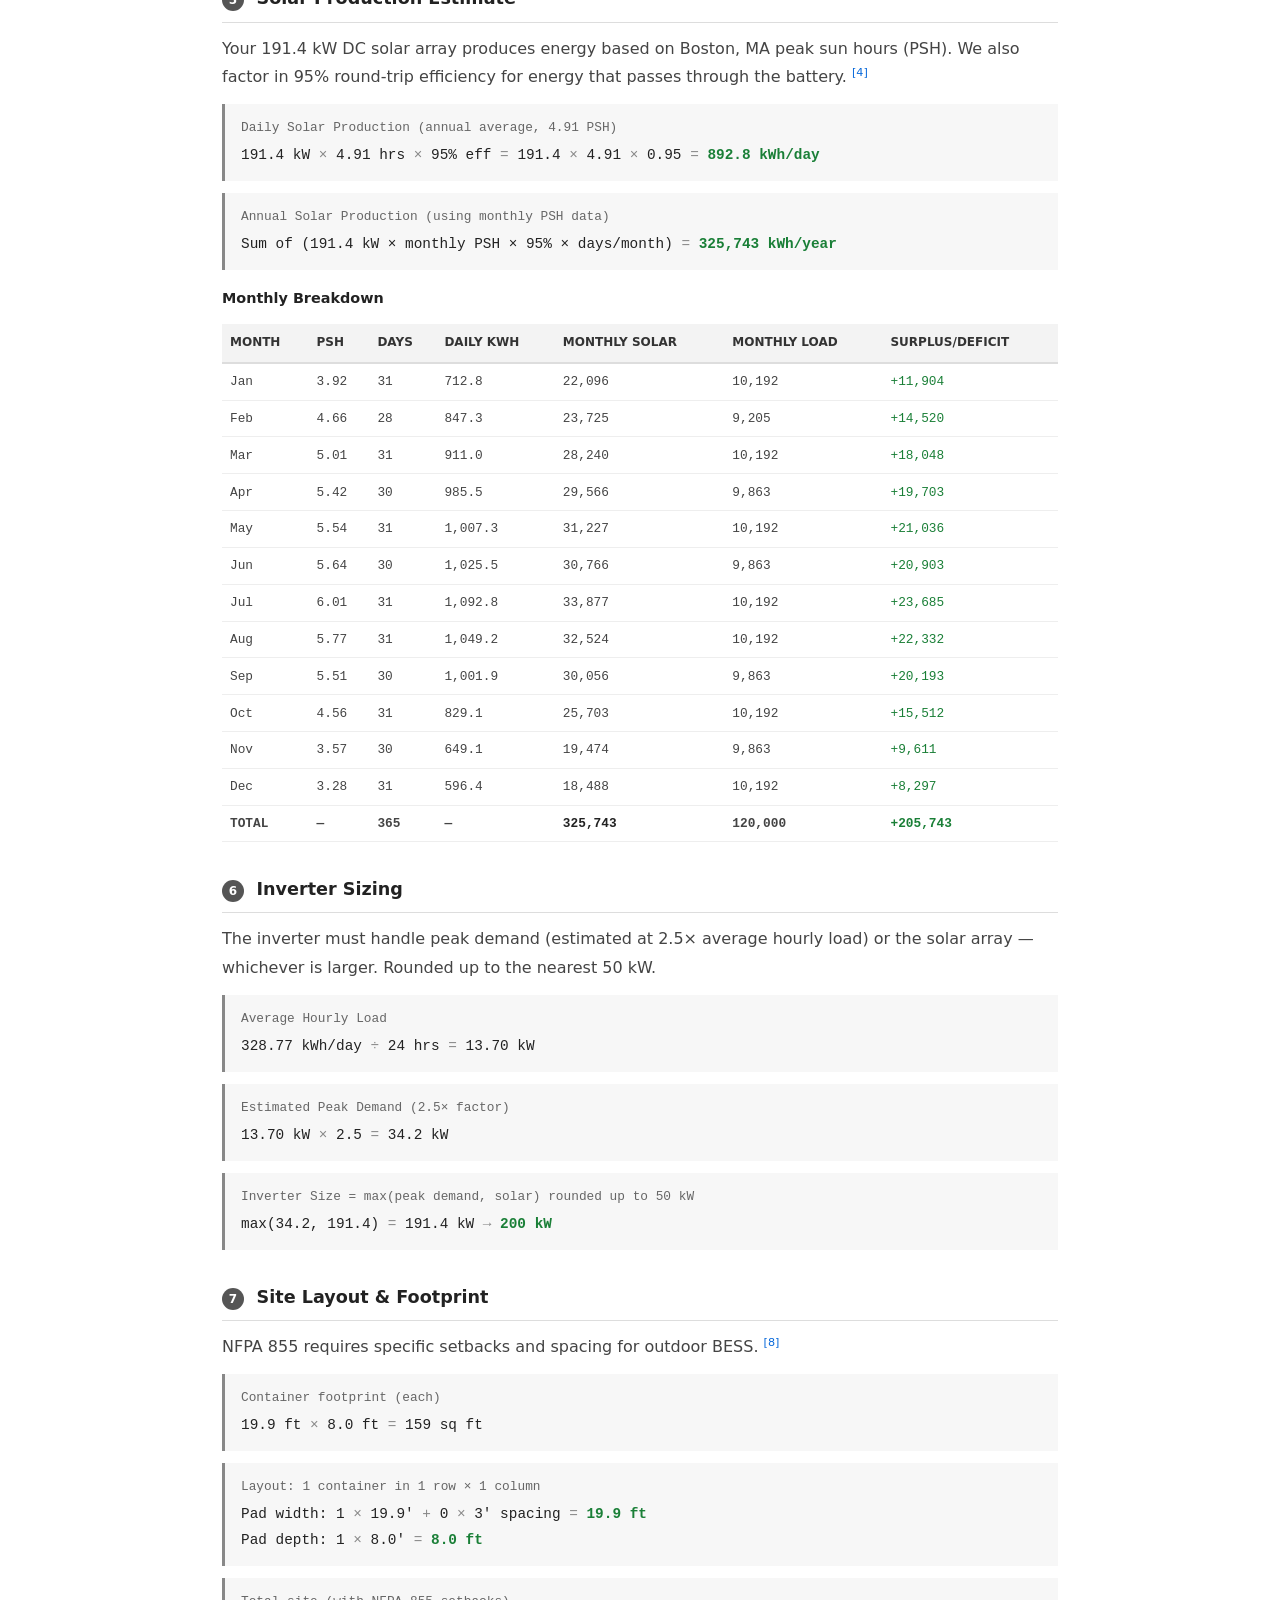
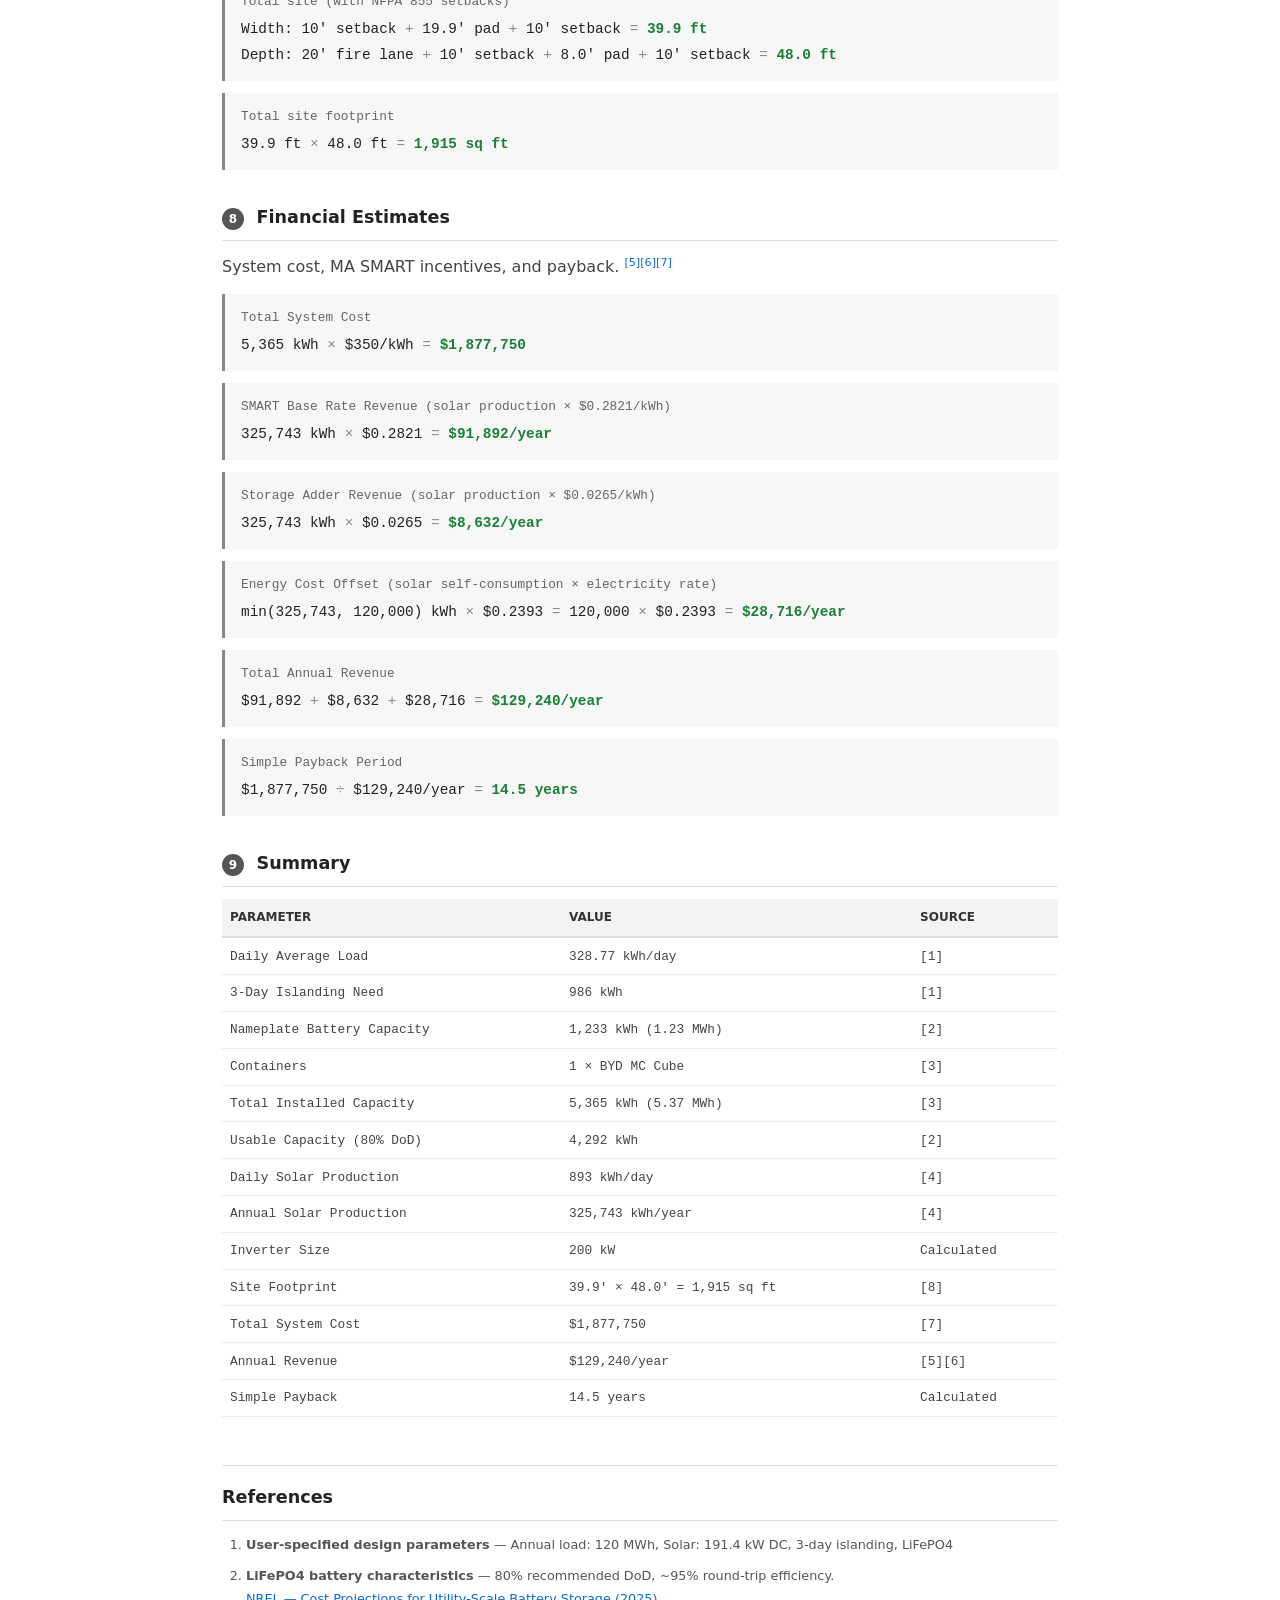
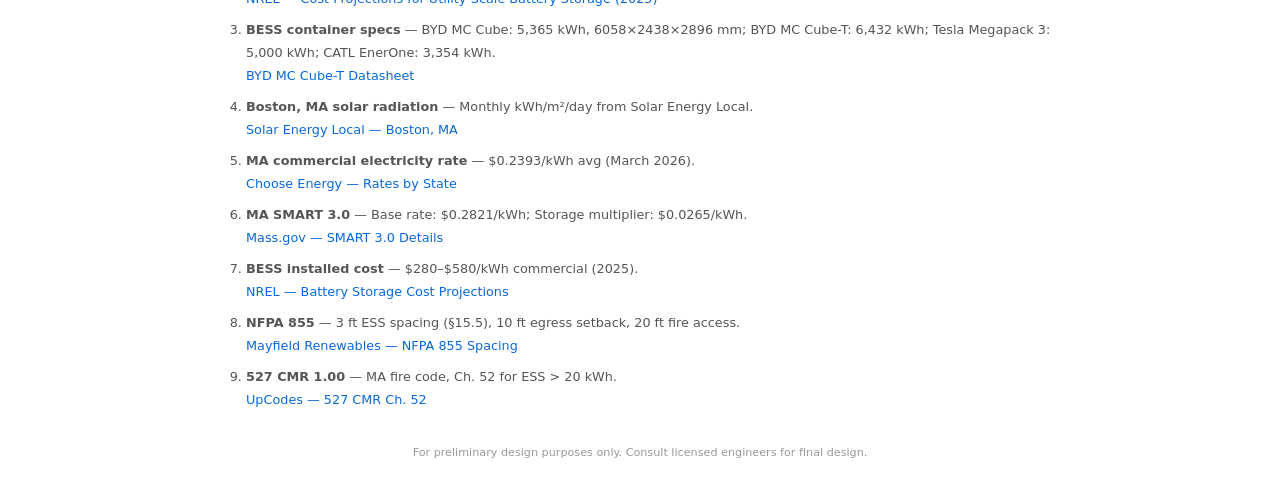
==== commit d9bf12ba: "Update disclaimer wording — unvetted math and unverified sources Co-Authored-By: Claude Opus 4.6 (1M" ====
--- a/walkthrough.html
+++ b/walkthrough.html
@@ -138,7 +138,7 @@
 <p class="subtitle">Every calculation explained. Change any yellow input and all math updates instantly.</p>
 
 <div style="background:#fffbeb; border:1px solid #d97706; border-radius:6px; padding:0.75rem 1.25rem; margin-bottom:1.5rem; font-size:0.9rem; color:#92400e;">
-    <strong>&#9888; Disclaimer:</strong> All calculations, assumptions, and referenced data in this walkthrough are for preliminary design purposes only and must be independently verified by a licensed professional engineer. Incentive rates, code requirements, equipment specifications, and cost estimates may be outdated or inaccurate. Do not use for final design or permitting without independent review.
+    <strong>&#9888; Disclaimer:</strong> The math in this walkthrough has not been fully vetted, and the sources behind the assumptions have not been double-checked for accuracy. Treat all calculations, incentive rates, code requirements, and cost estimates as rough starting points that need verification before relying on them.
 </div>
 
 <div class="inputs-bar">
